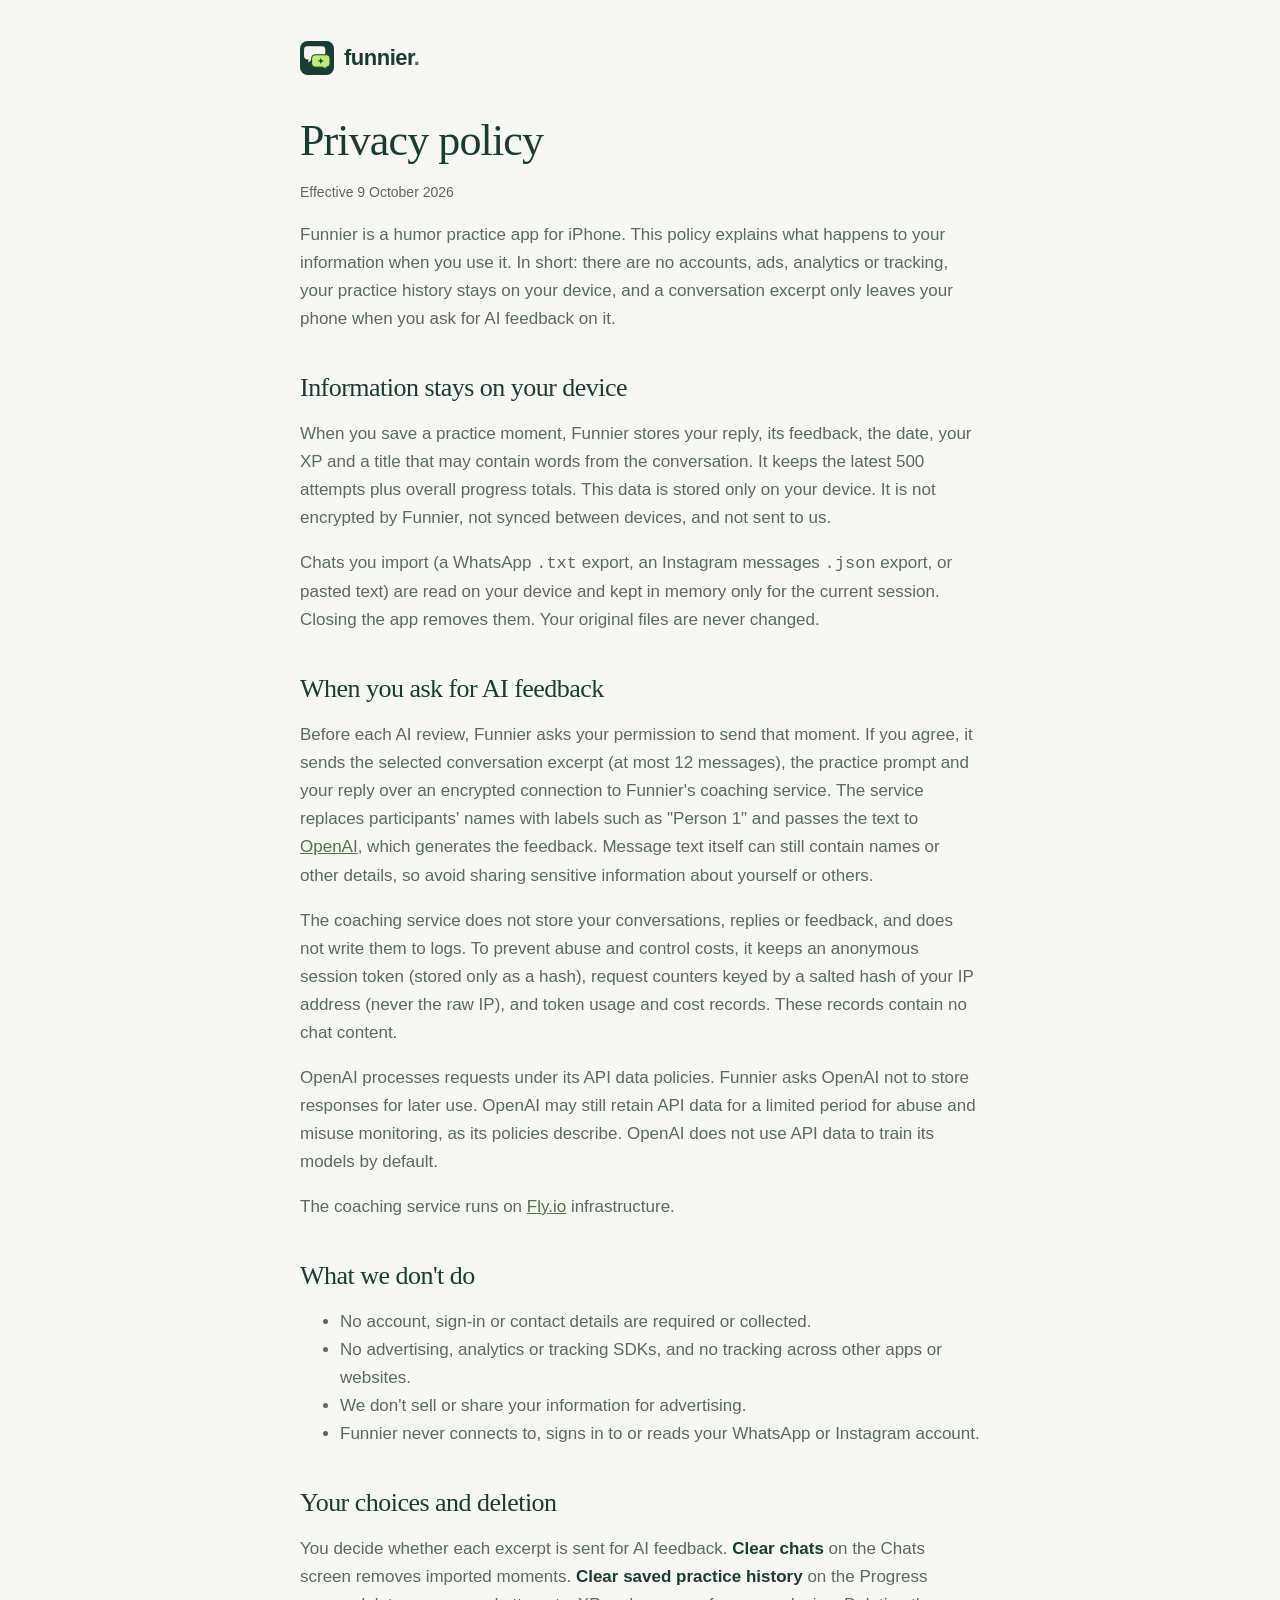
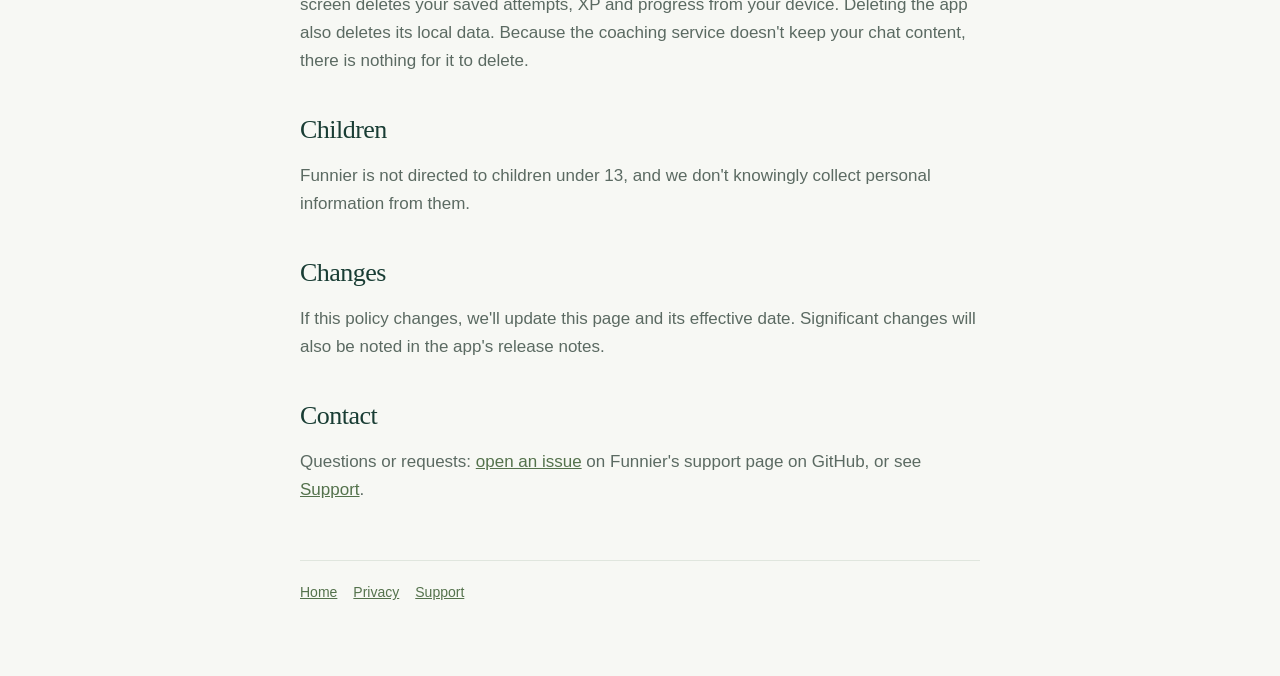
==== privacy.html @ 95466f36 "Funnier landing, privacy policy and support pages Co-Authored-By: Claude Opus 5.5 <noreply@anthropic" ====
<!doctype html>
<html lang="en"><head><meta charset="utf-8"><meta name="viewport" content="width=device-width, initial-scale=1">
<title>Privacy policy · Funnier</title><meta name="description" content="How Funnier handles your conversations, replies and saved practice.">
<link rel="icon" href="icon.svg" type="image/svg+xml"><link rel="icon" href="favicon.png" type="image/png">
<link rel="stylesheet" href="style.css"></head><body><main>
<header><a href="./"><img src="icon.svg" alt=""><span>funnier<span style="color:#54724C">.</span></span></a></header>
<h1>Privacy policy</h1>
<p class="updated">Effective 9 October 2026</p>
<p>Funnier is a humor practice app for iPhone. This policy explains what happens to your information when you use it. In short: there are no accounts, ads, analytics or tracking, your practice history stays on your device, and a conversation excerpt only leaves your phone when you ask for AI feedback on it.</p>

<h2>Information stays on your device</h2>
<p>When you save a practice moment, Funnier stores your reply, its feedback, the date, your XP and a title that may contain words from the conversation. It keeps the latest 500 attempts plus overall progress totals. This data is stored only on your device. It is not encrypted by Funnier, not synced between devices, and not sent to us.</p>
<p>Chats you import (a WhatsApp <code>.txt</code> export, an Instagram messages <code>.json</code> export, or pasted text) are read on your device and kept in memory only for the current session. Closing the app removes them. Your original files are never changed.</p>

<h2>When you ask for AI feedback</h2>
<p>Before each AI review, Funnier asks your permission to send that moment. If you agree, it sends the selected conversation excerpt (at most 12 messages), the practice prompt and your reply over an encrypted connection to Funnier's coaching service. The service replaces participants' names with labels such as "Person 1" and passes the text to <a href="https://openai.com/policies/">OpenAI</a>, which generates the feedback. Message text itself can still contain names or other details, so avoid sharing sensitive information about yourself or others.</p>
<p>The coaching service does not store your conversations, replies or feedback, and does not write them to logs. To prevent abuse and control costs, it keeps an anonymous session token (stored only as a hash), request counters keyed by a salted hash of your IP address (never the raw IP), and token usage and cost records. These records contain no chat content.</p>
<p>OpenAI processes requests under its API data policies. Funnier asks OpenAI not to store responses for later use. OpenAI may still retain API data for a limited period for abuse and misuse monitoring, as its policies describe. OpenAI does not use API data to train its models by default.</p>
<p>The coaching service runs on <a href="https://fly.io/legal/privacy-policy/">Fly.io</a> infrastructure.</p>

<h2>What we don't do</h2>
<ul>
<li>No account, sign-in or contact details are required or collected.</li>
<li>No advertising, analytics or tracking SDKs, and no tracking across other apps or websites.</li>
<li>We don't sell or share your information for advertising.</li>
<li>Funnier never connects to, signs in to or reads your WhatsApp or Instagram account.</li>
</ul>

<h2>Your choices and deletion</h2>
<p>You decide whether each excerpt is sent for AI feedback. <strong>Clear chats</strong> on the Chats screen removes imported moments. <strong>Clear saved practice history</strong> on the Progress screen deletes your saved attempts, XP and progress from your device. Deleting the app also deletes its local data. Because the coaching service doesn't keep your chat content, there is nothing for it to delete.</p>

<h2>Children</h2>
<p>Funnier is not directed to children under 13, and we don't knowingly collect personal information from them.</p>

<h2>Changes</h2>
<p>If this policy changes, we'll update this page and its effective date. Significant changes will also be noted in the app's release notes.</p>

<h2>Contact</h2>
<p>Questions or requests: <a href="https://github.com/SuperDevvik7/funnier-site/issues">open an issue</a> on Funnier's support page on GitHub, or see <a href="support.html">Support</a>.</p>
<footer><a href="./">Home</a><a href="privacy.html">Privacy</a><a href="support.html">Support</a></footer></main></body></html>
---- style.css ----
:root{--bg:#F7F8F4;--paper:#fff;--ink:#193D34;--muted:#5B6A62;--line:#E0E6DE;--accent:#54724C;--lime:#BCEB7C}
*{box-sizing:border-box}
body{margin:0;background:var(--bg);color:var(--ink);font:17px/1.65 -apple-system,BlinkMacSystemFont,"Segoe UI",sans-serif}
main{max-width:720px;margin:0 auto;padding:40px 20px 72px}
header{display:flex;align-items:center;gap:10px;margin-bottom:40px}
header a{display:flex;align-items:center;gap:10px;color:inherit;text-decoration:none;font-weight:800;font-size:22px;letter-spacing:-.5px}
header img{width:34px;height:34px}
h1,h2{font-family:Georgia,"Times New Roman",serif;font-weight:400;letter-spacing:-.02em;line-height:1.15}
h1{font-size:44px;margin:0 0 14px}
h2{font-size:26px;margin:40px 0 10px}
p,li{color:var(--muted)}
strong{color:var(--ink)}
a{color:var(--accent)}
.lede{font-size:19px}
.card{background:var(--paper);border:1px solid var(--line);border-radius:24px;padding:24px;margin-top:28px}
.links{display:flex;flex-wrap:wrap;gap:12px;margin-top:28px}
.button{display:inline-block;background:var(--ink);color:#fff;text-decoration:none;font-weight:600;padding:14px 22px;border-radius:16px}
.button.soft{background:#EFF2EB;color:var(--ink)}
footer{margin-top:56px;padding-top:20px;border-top:1px solid var(--line);font-size:14px;color:var(--muted)}
footer a{margin-right:16px}
.updated{font-size:14px}
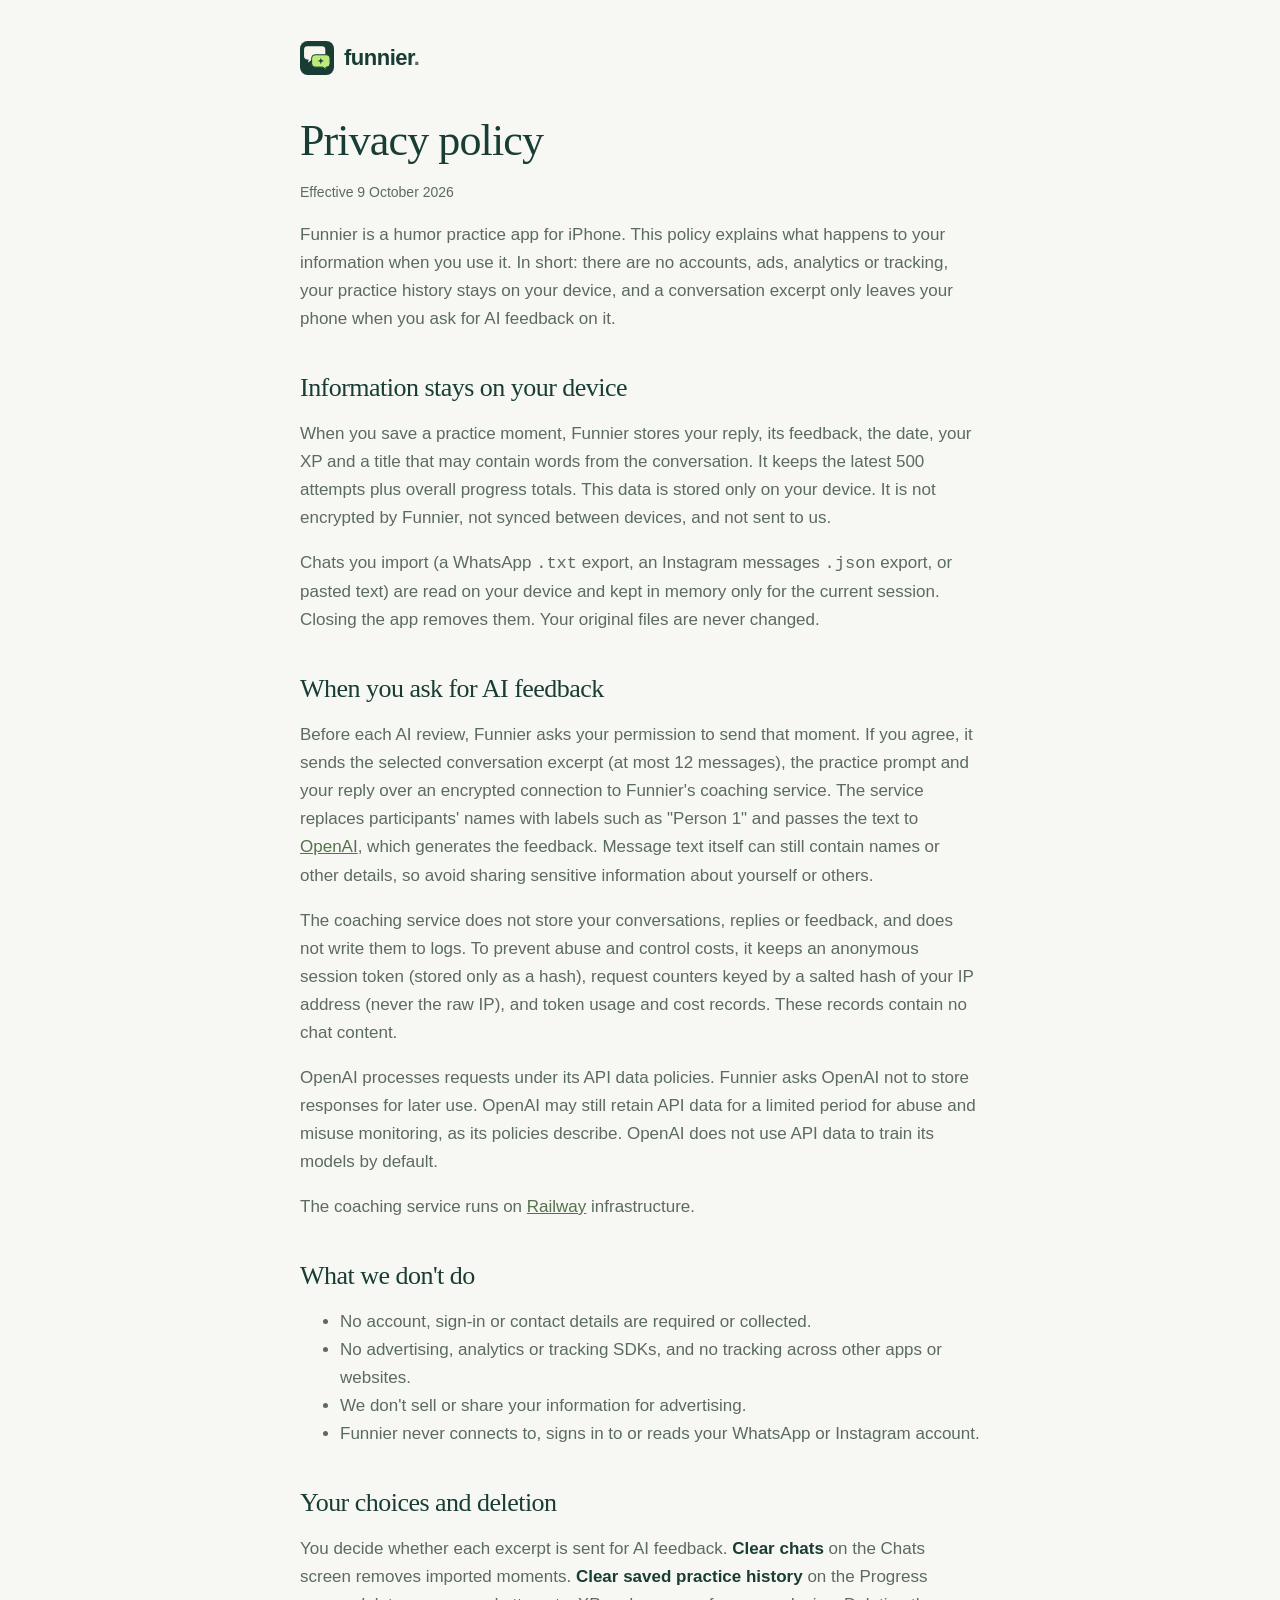
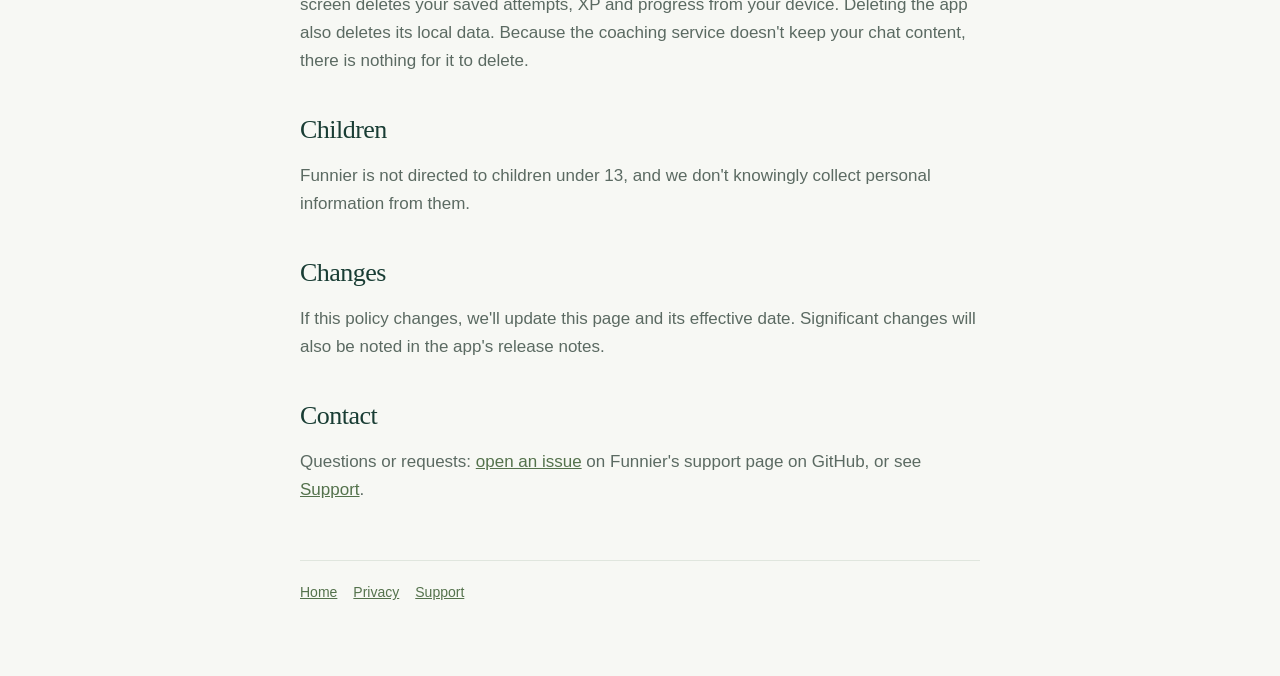
==== commit 1d52173e: "Coaching service is hosted on Railway Co-Authored-By: Claude Opus 5.5 <noreply@anthropic.com>" ====
--- a/privacy.html
+++ b/privacy.html
@@ -16,7 +16,7 @@
 <p>Before each AI review, Funnier asks your permission to send that moment. If you agree, it sends the selected conversation excerpt (at most 12 messages), the practice prompt and your reply over an encrypted connection to Funnier's coaching service. The service replaces participants' names with labels such as "Person 1" and passes the text to <a href="https://openai.com/policies/">OpenAI</a>, which generates the feedback. Message text itself can still contain names or other details, so avoid sharing sensitive information about yourself or others.</p>
 <p>The coaching service does not store your conversations, replies or feedback, and does not write them to logs. To prevent abuse and control costs, it keeps an anonymous session token (stored only as a hash), request counters keyed by a salted hash of your IP address (never the raw IP), and token usage and cost records. These records contain no chat content.</p>
 <p>OpenAI processes requests under its API data policies. Funnier asks OpenAI not to store responses for later use. OpenAI may still retain API data for a limited period for abuse and misuse monitoring, as its policies describe. OpenAI does not use API data to train its models by default.</p>
-<p>The coaching service runs on <a href="https://fly.io/legal/privacy-policy/">Fly.io</a> infrastructure.</p>
+<p>The coaching service runs on <a href="https://railway.com/legal/privacy">Railway</a> infrastructure.</p>
 
 <h2>What we don't do</h2>
 <ul>
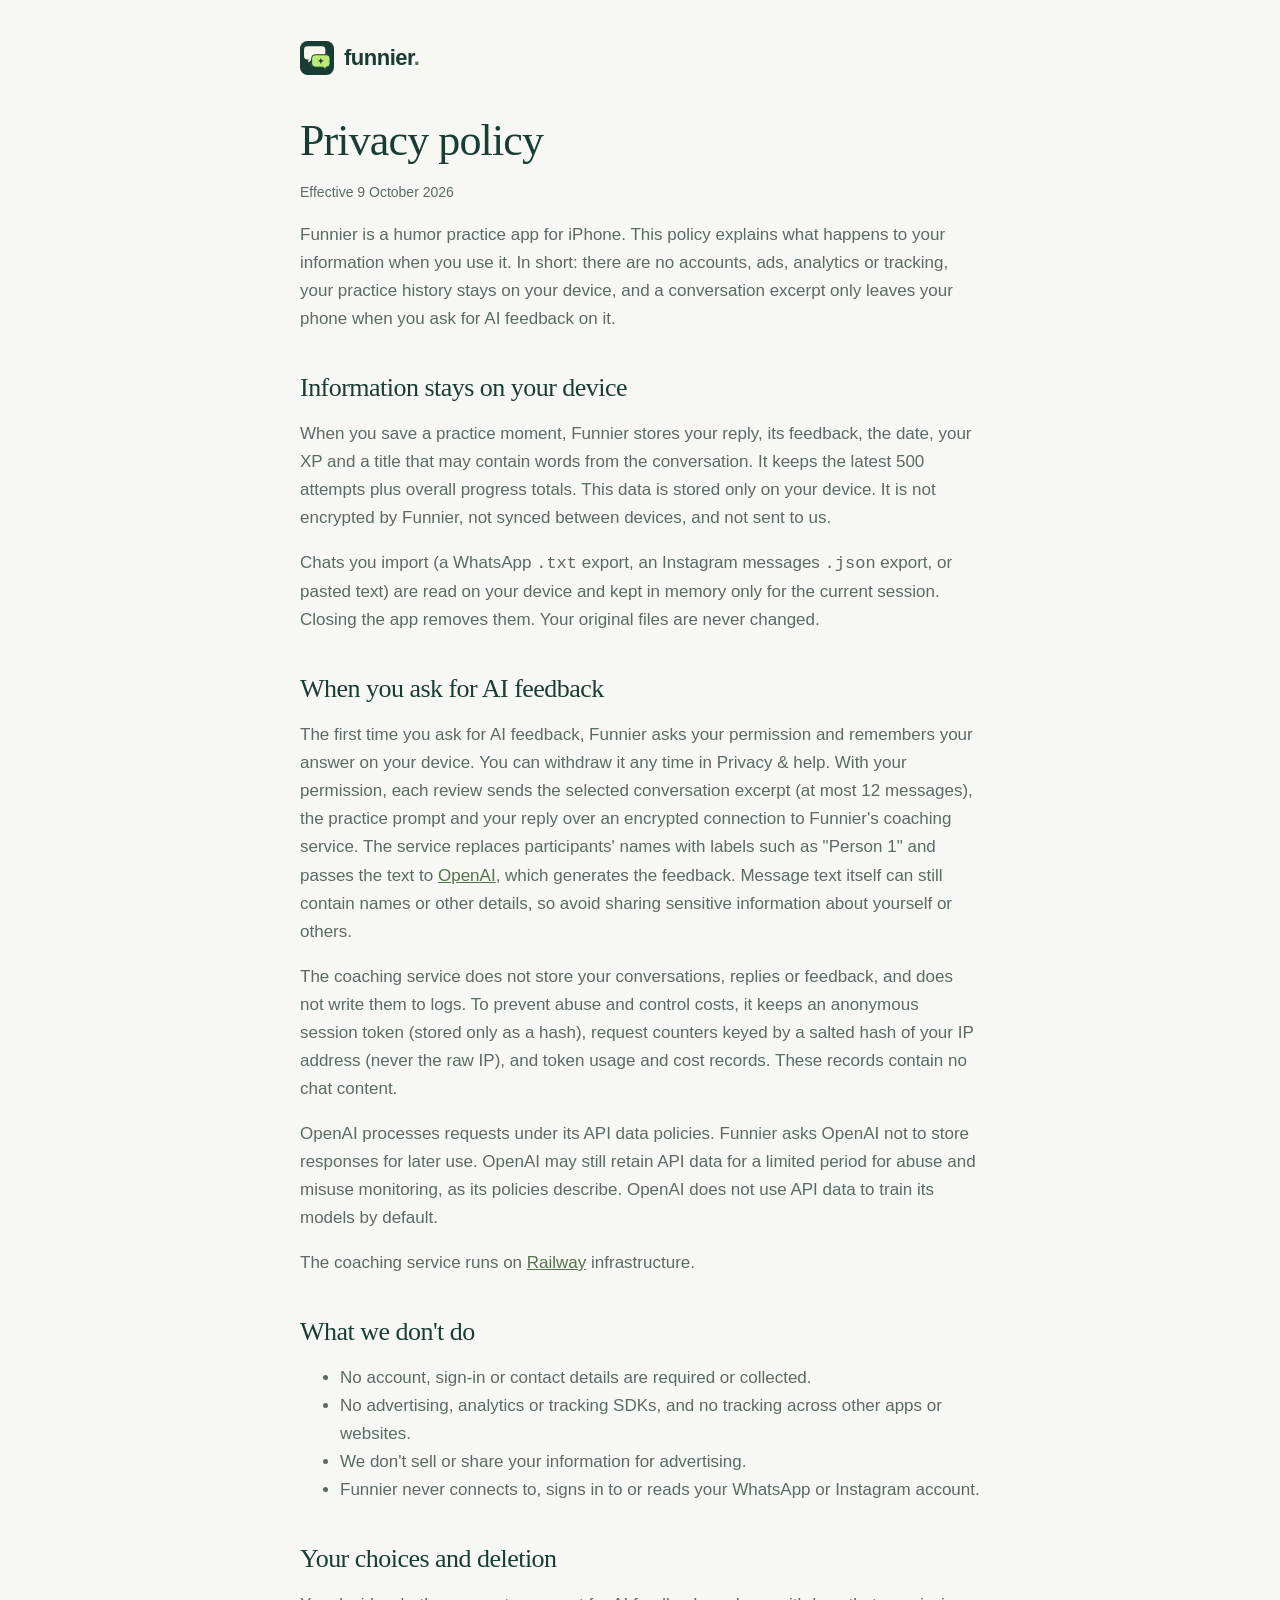
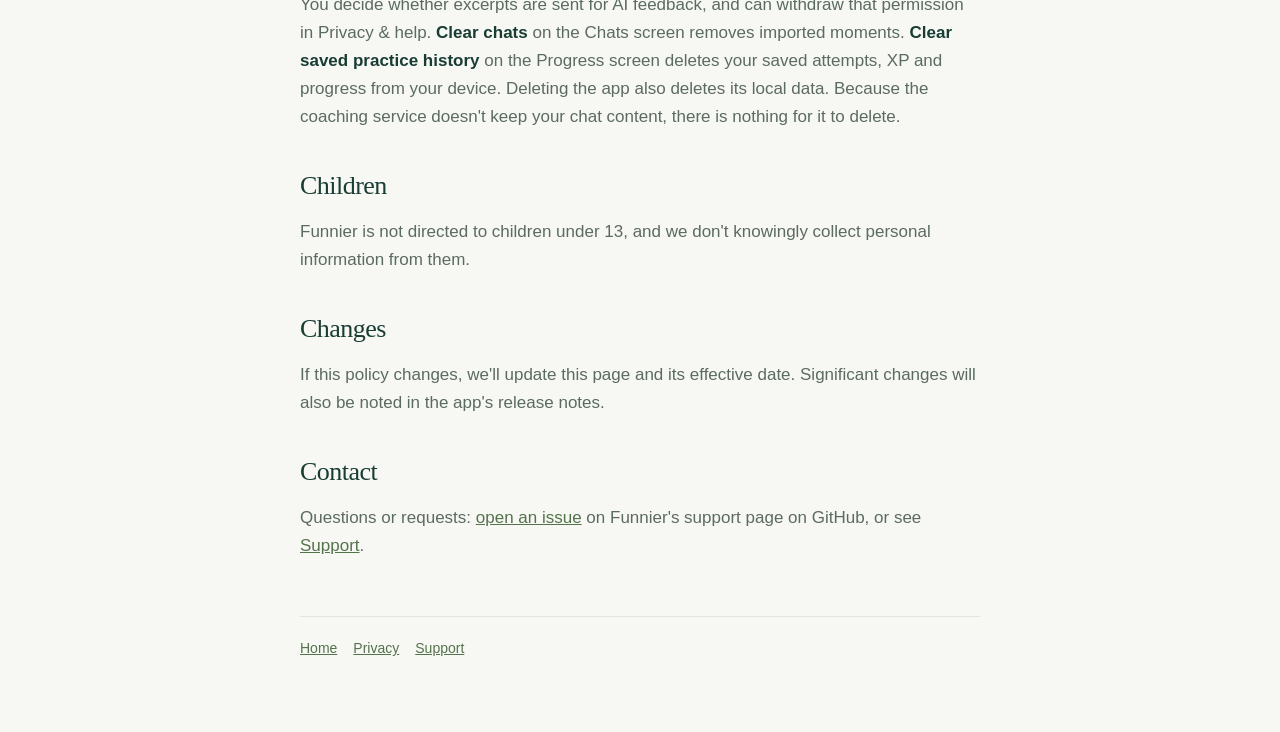
==== commit cba54691: "Consent is asked once and can be withdrawn Co-Authored-By: Claude Opus 5.5 <noreply@anthropic.com>" ====
--- a/privacy.html
+++ b/privacy.html
@@ -13,7 +13,7 @@
 <p>Chats you import (a WhatsApp <code>.txt</code> export, an Instagram messages <code>.json</code> export, or pasted text) are read on your device and kept in memory only for the current session. Closing the app removes them. Your original files are never changed.</p>
 
 <h2>When you ask for AI feedback</h2>
-<p>Before each AI review, Funnier asks your permission to send that moment. If you agree, it sends the selected conversation excerpt (at most 12 messages), the practice prompt and your reply over an encrypted connection to Funnier's coaching service. The service replaces participants' names with labels such as "Person 1" and passes the text to <a href="https://openai.com/policies/">OpenAI</a>, which generates the feedback. Message text itself can still contain names or other details, so avoid sharing sensitive information about yourself or others.</p>
+<p>The first time you ask for AI feedback, Funnier asks your permission and remembers your answer on your device. You can withdraw it any time in Privacy &amp; help. With your permission, each review sends the selected conversation excerpt (at most 12 messages), the practice prompt and your reply over an encrypted connection to Funnier's coaching service. The service replaces participants' names with labels such as "Person 1" and passes the text to <a href="https://openai.com/policies/">OpenAI</a>, which generates the feedback. Message text itself can still contain names or other details, so avoid sharing sensitive information about yourself or others.</p>
 <p>The coaching service does not store your conversations, replies or feedback, and does not write them to logs. To prevent abuse and control costs, it keeps an anonymous session token (stored only as a hash), request counters keyed by a salted hash of your IP address (never the raw IP), and token usage and cost records. These records contain no chat content.</p>
 <p>OpenAI processes requests under its API data policies. Funnier asks OpenAI not to store responses for later use. OpenAI may still retain API data for a limited period for abuse and misuse monitoring, as its policies describe. OpenAI does not use API data to train its models by default.</p>
 <p>The coaching service runs on <a href="https://railway.com/legal/privacy">Railway</a> infrastructure.</p>
@@ -27,7 +27,7 @@
 </ul>
 
 <h2>Your choices and deletion</h2>
-<p>You decide whether each excerpt is sent for AI feedback. <strong>Clear chats</strong> on the Chats screen removes imported moments. <strong>Clear saved practice history</strong> on the Progress screen deletes your saved attempts, XP and progress from your device. Deleting the app also deletes its local data. Because the coaching service doesn't keep your chat content, there is nothing for it to delete.</p>
+<p>You decide whether excerpts are sent for AI feedback, and can withdraw that permission in Privacy &amp; help. <strong>Clear chats</strong> on the Chats screen removes imported moments. <strong>Clear saved practice history</strong> on the Progress screen deletes your saved attempts, XP and progress from your device. Deleting the app also deletes its local data. Because the coaching service doesn't keep your chat content, there is nothing for it to delete.</p>
 
 <h2>Children</h2>
 <p>Funnier is not directed to children under 13, and we don't knowingly collect personal information from them.</p>
